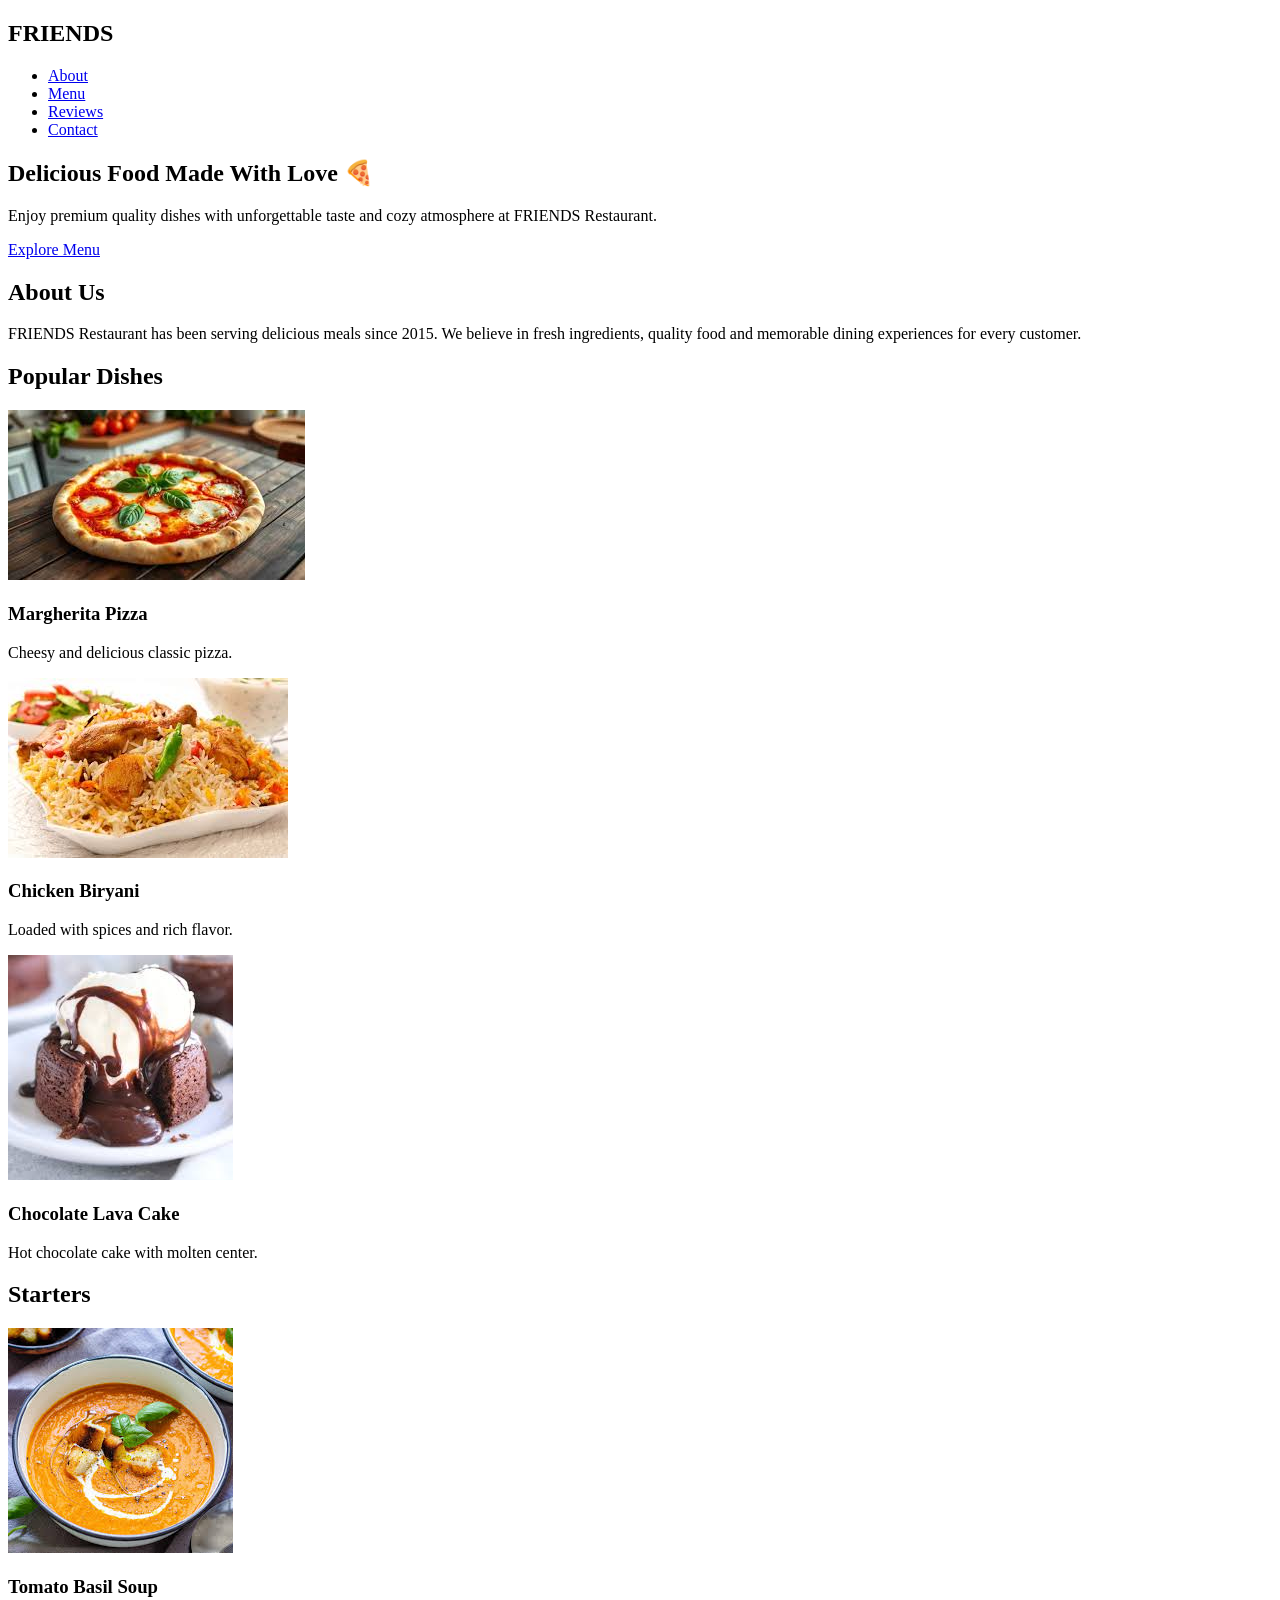
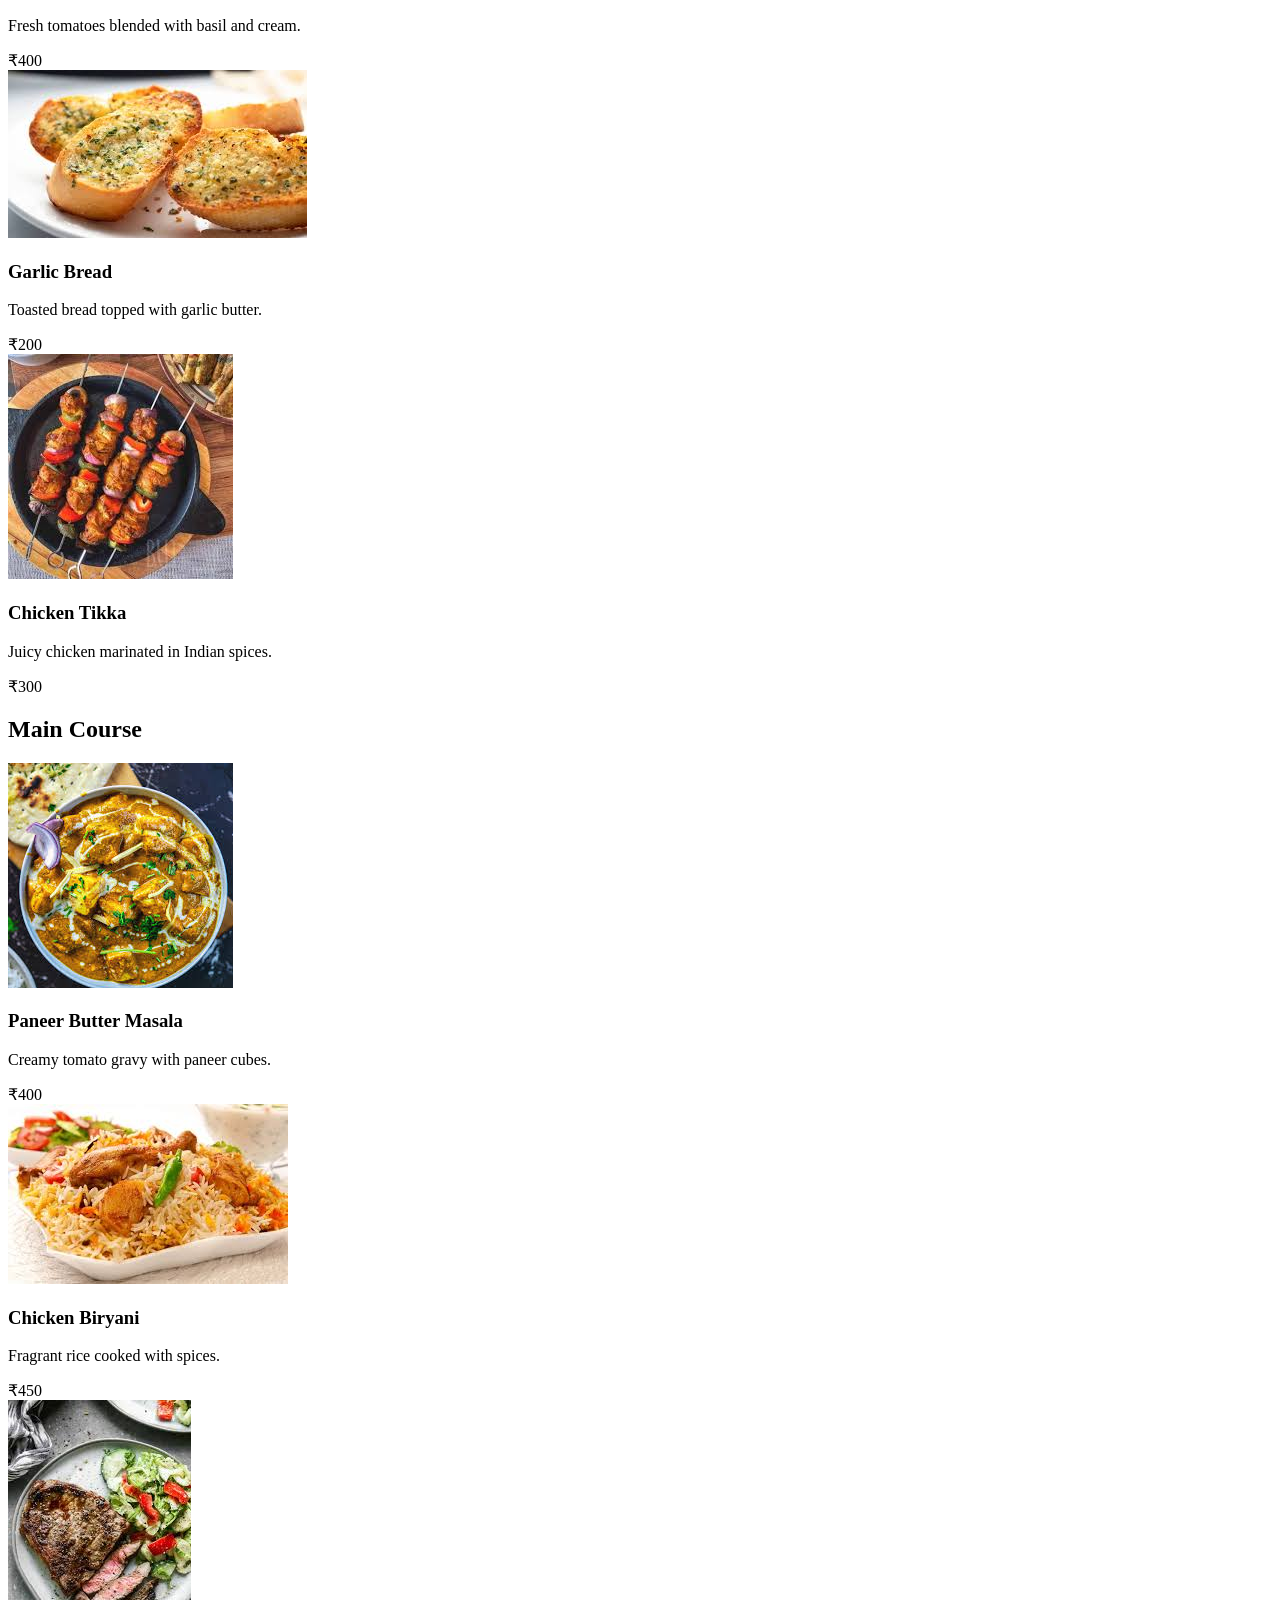
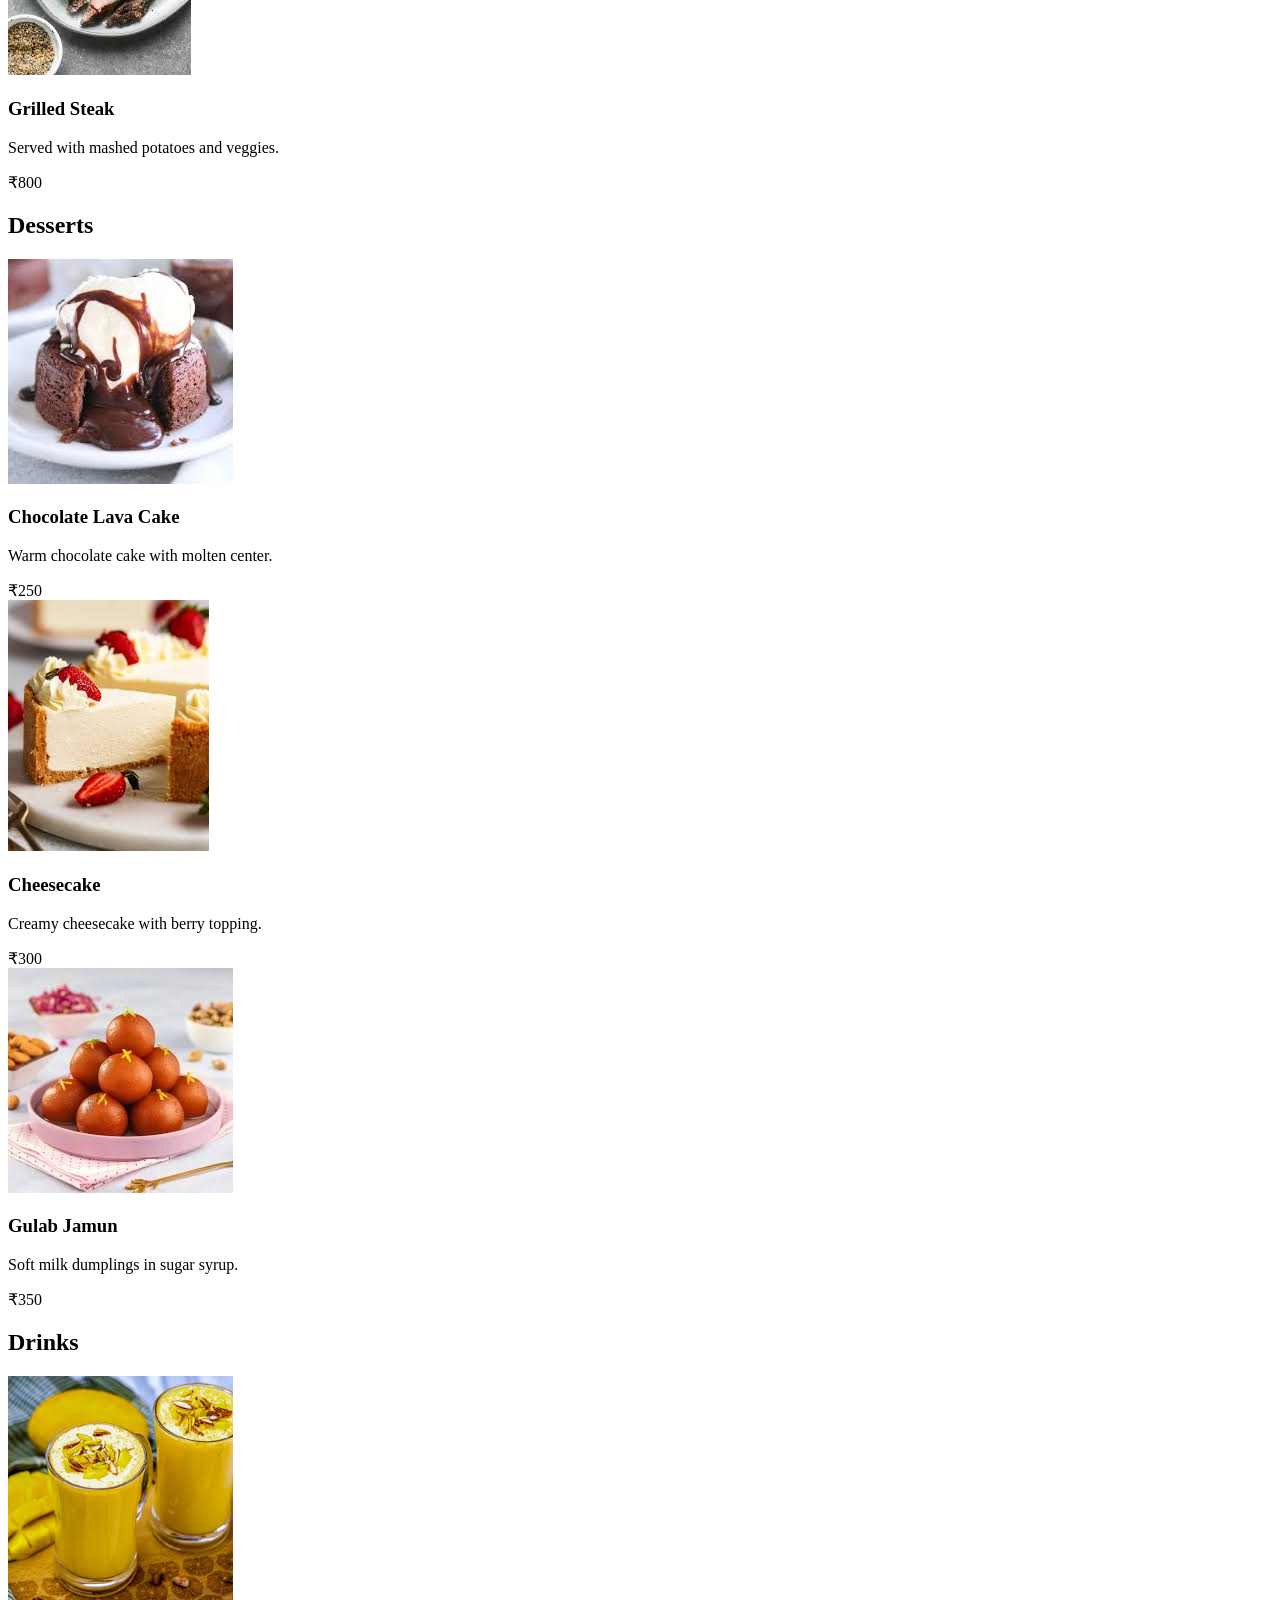
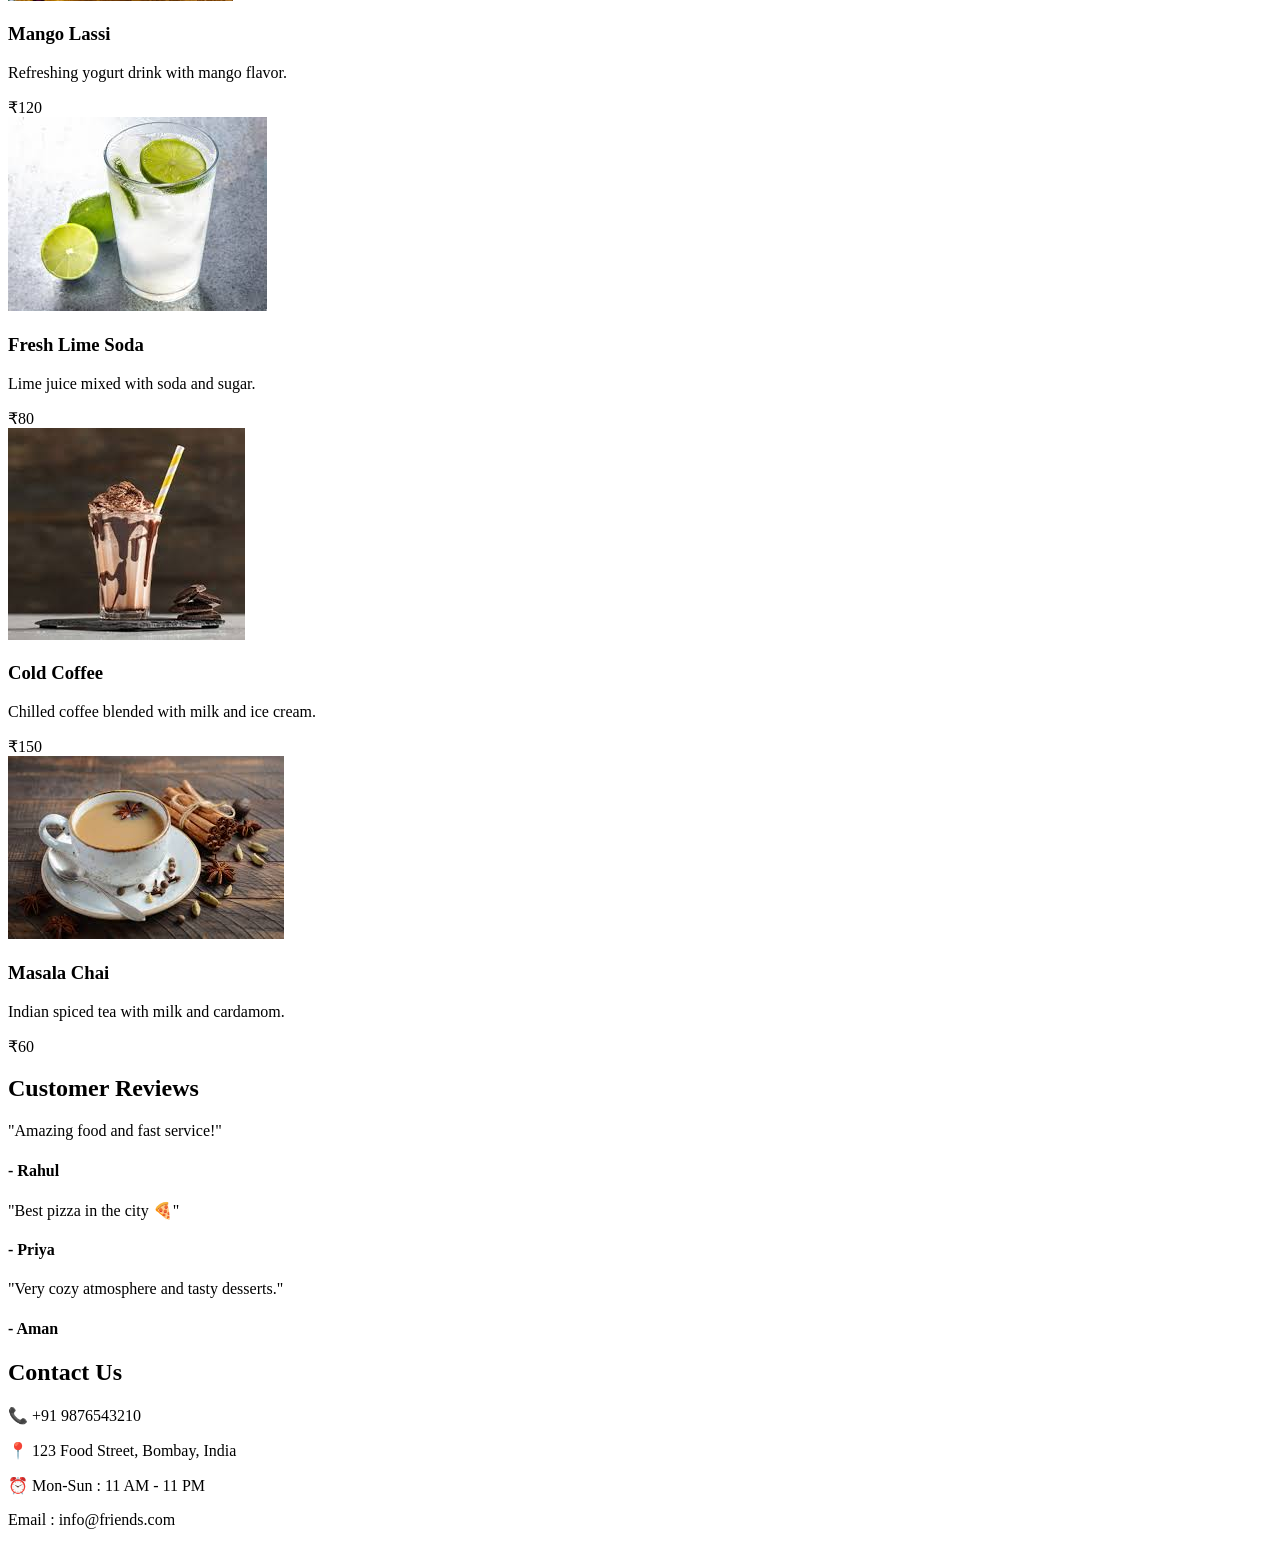
==== LandingPage/index.html @ 2fed90c1 "Add files via upload" ====
<!DOCTYPE html>
<html lang="en">
<head>
    <meta charset="UTF-8">
    <meta name="viewport" content="width=device-width, initial-scale=1.0">

    <title>FRIENDS Restaurant</title>
    <link rel="stylesheet" href="restaraunt2.css"
</head>

<body>

    <!-- HERO SECTION -->

    <header class="hero">

        <!-- NAVBAR -->

        <nav class="navbar">

            <h1 class="logo">FRIENDS</h1>

            <ul class="nav-links">
                <li><a href="#about">About</a></li>
                <li><a href="#menu">Menu</a></li>
                <li><a href="#reviews">Reviews</a></li>
                <li><a href="#contact">Contact</a></li>
            </ul>

        </nav>

        <!-- HERO CONTENT -->

        <div class="hero-content">

            <h2>Delicious Food Made With Love 🍕</h2>

            <p>
                Enjoy premium quality dishes with unforgettable taste
                and cozy atmosphere at FRIENDS Restaurant.
            </p>

            <a href="#menu" class="btn">
                Explore Menu
            </a>

        </div>

    </header>

    <!-- ABOUT -->

    <section id="about" class="about">

        <h2>About Us</h2>

        <p>
            FRIENDS Restaurant has been serving delicious meals since 2015.
            We believe in fresh ingredients, quality food and memorable dining
            experiences for every customer.
        </p>

    </section>

    <!-- FEATURED SECTION -->

    <section class="featured">

        <h2>Popular Dishes</h2>

        <div class="featured-container">

            <div class="featured-card">
                <img src="images/M pizza.jpeg" alt="">
                <h3>Margherita Pizza</h3>
                <p>Cheesy and delicious classic pizza.</p>
            </div>

            <div class="featured-card">
                <img src="images/ch biryani.jpeg" alt="">
                <h3>Chicken Biryani</h3>
                <p>Loaded with spices and rich flavor.</p>
            </div>

            <div class="featured-card">
                <img src="images/C lava cake.jpeg" alt="">
                <h3>Chocolate Lava Cake</h3>
                <p>Hot chocolate cake with molten center.</p>
            </div>

        </div>

    </section>

    <!-- MENU -->

    <main id="menu">

        <!-- STARTERS -->

        <section>

            <h2>Starters</h2>

            <div class="menu-container">

                <div class="menu-card">

                    <img src="images/tomato basil soup.jpeg" alt="">

                    <div class="menu-content">
                        <h3>Tomato Basil Soup</h3>
                        <p>Fresh tomatoes blended with basil and cream.</p>
                        <span>₹400</span>
                    </div>

                </div>

                <div class="menu-card">

                    <img src="images/garlic bread.jpeg" alt="">

                    <div class="menu-content">
                        <h3>Garlic Bread</h3>
                        <p>Toasted bread topped with garlic butter.</p>
                        <span>₹200</span>
                    </div>

                </div>

                <div class="menu-card">

                    <img src="images/chicken tikka.jpeg" alt="">

                    <div class="menu-content">
                        <h3>Chicken Tikka</h3>
                        <p>Juicy chicken marinated in Indian spices.</p>
                        <span>₹300</span>
                    </div>

                </div>

            </div>

        </section>

        <!-- MAIN COURSE -->

        <section>

            <h2>Main Course</h2>

            <div class="menu-container">

                <div class="menu-card">

                    <img src="images/PTM.jpeg" alt="">

                    <div class="menu-content">
                        <h3>Paneer Butter Masala</h3>
                        <p>Creamy tomato gravy with paneer cubes.</p>
                        <span>₹400</span>
                    </div>

                </div>

                <div class="menu-card">

                    <img src="images/ch biryani.jpeg" alt="">

                    <div class="menu-content">
                        <h3>Chicken Biryani</h3>
                        <p>Fragrant rice cooked with spices.</p>
                        <span>₹450</span>
                    </div>

                </div>

                <div class="menu-card">

                    <img src="images/g steak.jpeg" alt="">

                    <div class="menu-content">
                        <h3>Grilled Steak</h3>
                        <p>Served with mashed potatoes and veggies.</p>
                        <span>₹800</span>
                    </div>

                </div>

            </div>

        </section>

        <!-- DESSERTS -->

        <section>

            <h2>Desserts</h2>

            <div class="menu-container">

                <div class="menu-card">

                    <img src="images/C lava cake.jpeg" alt="">

                    <div class="menu-content">
                        <h3>Chocolate Lava Cake</h3>
                        <p>Warm chocolate cake with molten center.</p>
                        <span>₹250</span>
                    </div>

                </div>

                <div class="menu-card">

                    <img src="images/cheese cake.jpeg" alt="">

                    <div class="menu-content">
                        <h3>Cheesecake</h3>
                        <p>Creamy cheesecake with berry topping.</p>
                        <span>₹300</span>
                    </div>

                </div>

                <div class="menu-card">

                    <img src="images/gulab jamun.jpeg" alt="">

                    <div class="menu-content">
                        <h3>Gulab Jamun</h3>
                        <p>Soft milk dumplings in sugar syrup.</p>
                        <span>₹350</span>
                    </div>

                </div>

            </div>

        </section>
        <!-- DRINKS -->

<section>

    <h2>Drinks</h2>

    <div class="menu-container">

        <div class="menu-card">

            <img src="images/m lassi.jpeg" alt="">

            <div class="menu-content">
                <h3>Mango Lassi</h3>
                <p>Refreshing yogurt drink with mango flavor.</p>
                <span>₹120</span>
            </div>

        </div>

        <div class="menu-card">

            <img src="images/Lime soda.jpeg" alt="">

            <div class="menu-content">
                <h3>Fresh Lime Soda</h3>
                <p>Lime juice mixed with soda and sugar.</p>
                <span>₹80</span>
            </div>

        </div>

        <div class="menu-card">

            <img src="images/cold coffee.jpeg" alt="">

            <div class="menu-content">
                <h3>Cold Coffee</h3>
                <p>Chilled coffee blended with milk and ice cream.</p>
                <span>₹150</span>
            </div>

        </div>

        <div class="menu-card">

            <img src="images/masala chai.jpeg" alt="">

            <div class="menu-content">
                <h3>Masala Chai</h3>
                <p>Indian spiced tea with milk and cardamom.</p>
                <span>₹60</span>
            </div>

        </div>

    </div>

</section>

    </main>

    <!-- REVIEWS -->

    <section id="reviews" class="reviews">

        <h2>Customer Reviews</h2>

        <div class="review-container">

            <div class="review-card">
                <p>"Amazing food and fast service!"</p>
                <h4>- Rahul</h4>
            </div>

            <div class="review-card">
                <p>"Best pizza in the city 🍕"</p>
                <h4>- Priya</h4>
            </div>

            <div class="review-card">
                <p>"Very cozy atmosphere and tasty desserts."</p>
                <h4>- Aman</h4>
            </div>

        </div>

    </section>

    <!-- FOOTER -->

    <footer id="contact">

        <h2>Contact Us</h2>

        <p>📞 +91 9876543210</p>

        <p>📍 123 Food Street, Bombay, India</p>

        <p>⏰ Mon-Sun : 11 AM - 11 PM</p>

        <p>Email : info@friends.com</p>

    </footer>

</body>
</html>
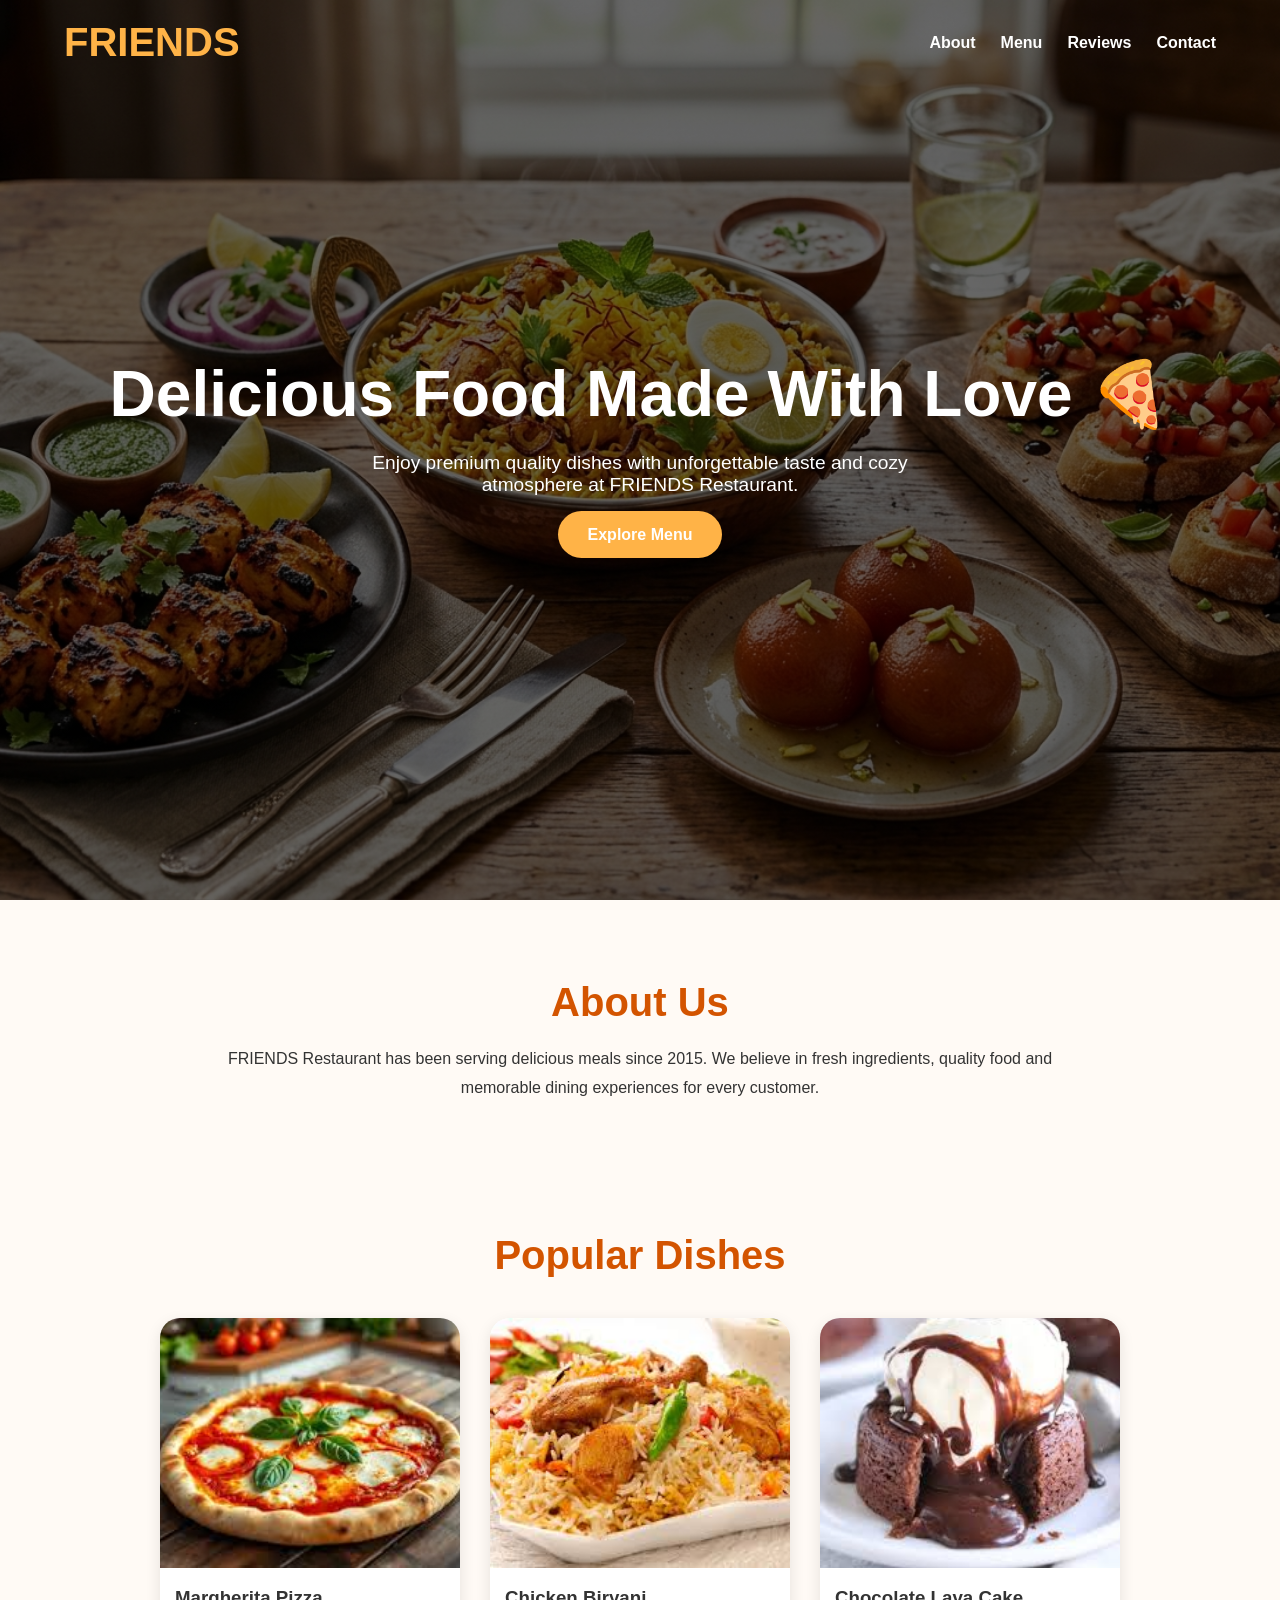
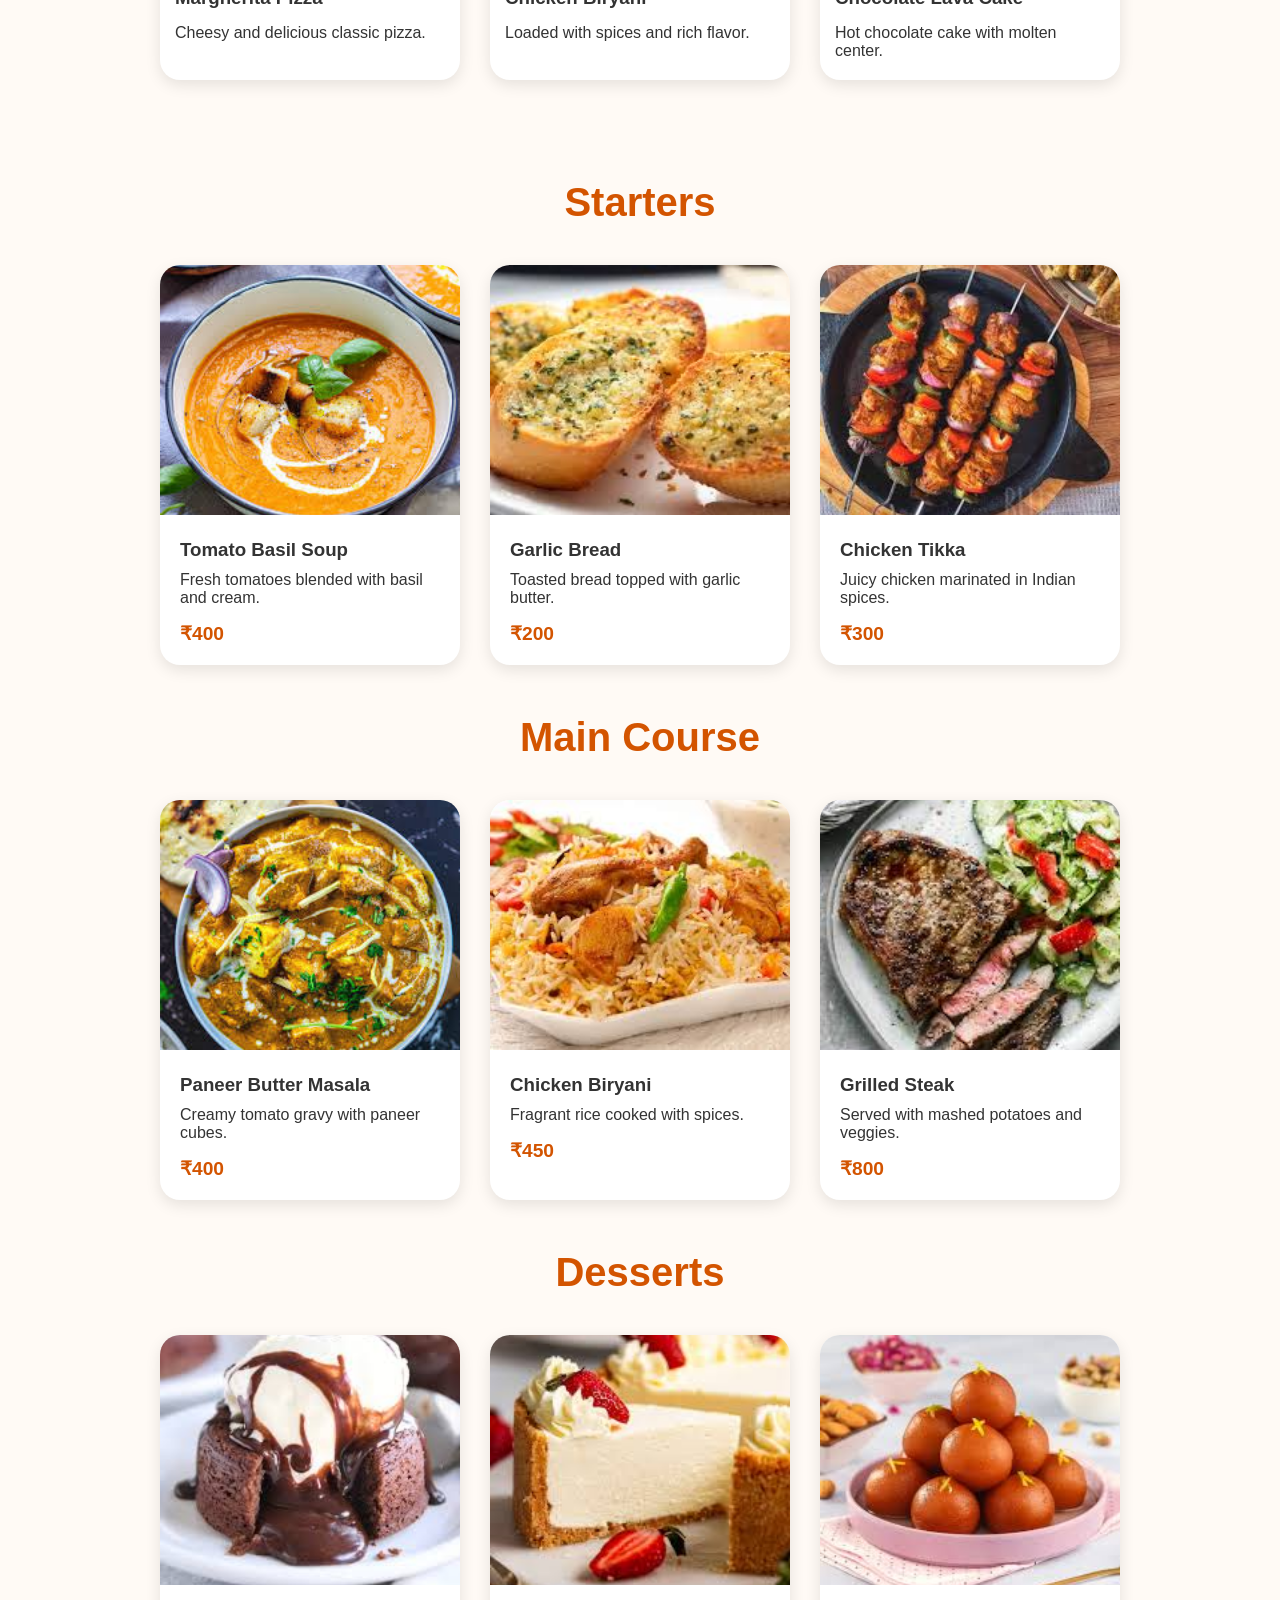
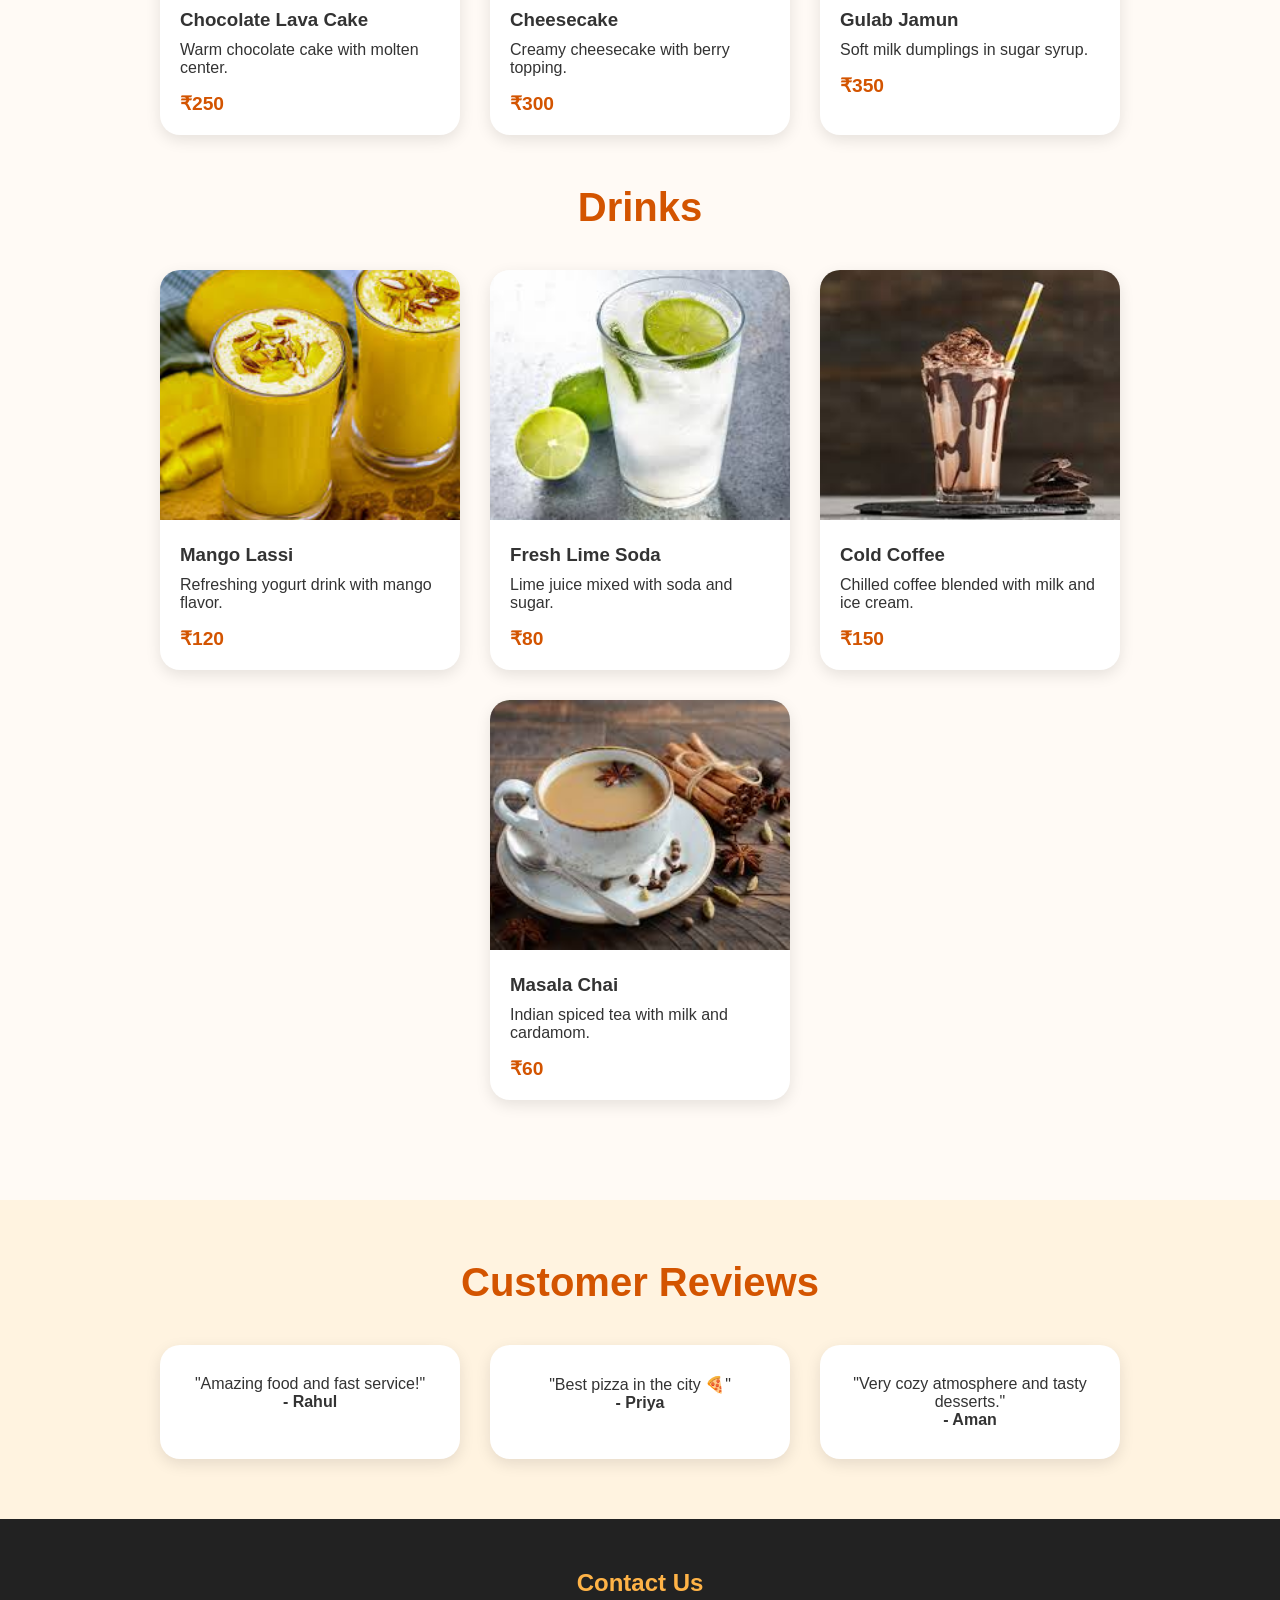
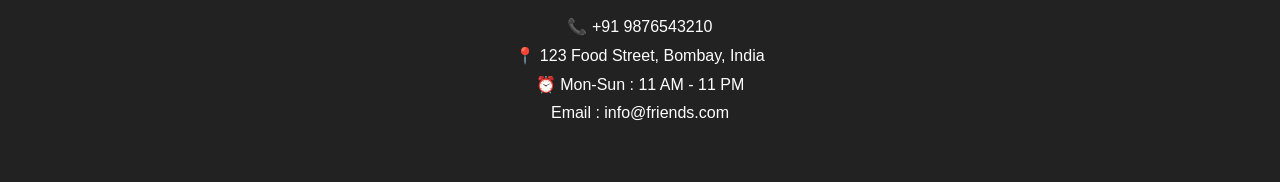
==== commit dac6776e: "Add files via upload" ====
--- a/LandingPage/index.html
+++ b/LandingPage/index.html
@@ -5,7 +5,7 @@
     <meta name="viewport" content="width=device-width, initial-scale=1.0">
 
     <title>FRIENDS Restaurant</title>
-    <link rel="stylesheet" href="restaraunt2.css"
+    <link rel="stylesheet" href="style.css"
 </head>
 
 <body>
--- a/LandingPage/style.css
+++ b/LandingPage/style.css
@@ -0,0 +1,314 @@
+*{
+    margin:0;
+    padding:0;
+    box-sizing:border-box;
+}
+
+html{
+    scroll-behavior:smooth;
+}
+
+body{
+    font-family:Arial, Helvetica, sans-serif;
+    background:#fffaf5;
+    color:#333;
+}
+
+/* HERO SECTION */
+
+.hero{
+    height:100vh;
+
+    background-image:
+    linear-gradient(rgba(0,0,0,0.6),
+    rgba(0,0,0,0.6)),
+    url("images/hero.png");
+
+    background-size:cover;
+    background-position:center;
+
+    color:white;
+
+    display:flex;
+    flex-direction:column;
+    justify-content:center;
+    align-items:center;
+
+    text-align:center;
+}
+
+/* NAVBAR */
+
+.navbar{
+    position:absolute;
+    top:20px;
+    width:90%;
+
+    display:flex;
+    justify-content:space-between;
+    align-items:center;
+}
+
+.logo{
+    font-size:2.5rem;
+    color:#ffb347;
+}
+
+.nav-links{
+    display:flex;
+    list-style:none;
+    gap:25px;
+}
+
+.nav-links a{
+    text-decoration:none;
+    color:white;
+    font-weight:bold;
+    transition:0.3s;
+}
+
+.nav-links a:hover{
+    color:#ffb347;
+}
+
+/* HERO CONTENT */
+
+.hero-content h2{
+    font-size:4rem;
+    margin-bottom:20px;
+}
+
+.hero-content p{
+    font-size:1.2rem;
+    width:60%;
+    margin:auto;
+    margin-bottom:30px;
+}
+
+/* BUTTON */
+
+.btn{
+    text-decoration:none;
+    background:#ffb347;
+    color:white;
+
+    padding:15px 30px;
+
+    border-radius:40px;
+
+    font-weight:bold;
+
+    transition:0.3s;
+}
+
+.btn:hover{
+    background:#d35400;
+    transform:scale(1.05);
+}
+
+/* ABOUT */
+
+.about{
+    padding:80px 20px;
+    text-align:center;
+}
+
+.about h2{
+    font-size:2.5rem;
+    margin-bottom:20px;
+    color:#d35400;
+}
+
+.about p{
+    width:70%;
+    margin:auto;
+    line-height:1.8;
+}
+
+/* FEATURED */
+
+.featured{
+    padding:50px 20px;
+}
+
+.featured h2{
+    text-align:center;
+    margin-bottom:40px;
+    color:#d35400;
+    font-size:2.5rem;
+}
+
+.featured-container{
+    display:flex;
+    justify-content:center;
+    gap:30px;
+    flex-wrap:wrap;
+}
+
+.featured-card{
+    background:white;
+    width:300px;
+    border-radius:20px;
+    overflow:hidden;
+    box-shadow:0 5px 15px rgba(0,0,0,0.1);
+
+    transition:0.3s;
+}
+
+.featured-card:hover{
+    transform:translateY(-10px);
+}
+
+.featured-card img{
+    width:100%;
+    height:250px;
+    object-fit:cover;
+}
+
+.featured-card h3{
+    padding:15px;
+}
+
+.featured-card p{
+    padding:0 15px 20px;
+}
+
+/* MENU */
+
+main{
+    padding:50px 20px;
+}
+
+main h2{
+    text-align:center;
+    margin-bottom:40px;
+    color:#d35400;
+    font-size:2.5rem;
+}
+
+.menu-container{
+    display:flex;
+    justify-content:center;
+    gap:30px;
+    flex-wrap:wrap;
+
+    margin-bottom:50px;
+}
+
+.menu-card{
+    width:300px;
+    background:white;
+
+    border-radius:20px;
+    overflow:hidden;
+
+    box-shadow:0 5px 15px rgba(0,0,0,0.1);
+
+    transition:0.3s;
+}
+
+.menu-card:hover{
+    transform:translateY(-10px);
+}
+
+.menu-card img{
+    width:100%;
+    height:250px;
+    object-fit:cover;
+}
+
+.menu-content{
+    padding:20px;
+}
+
+.menu-content h3{
+    margin-bottom:10px;
+}
+
+.menu-content p{
+    margin-bottom:15px;
+}
+
+.menu-content span{
+    color:#d35400;
+    font-weight:bold;
+    font-size:1.2rem;
+}
+
+/* REVIEWS */
+
+.reviews{
+    padding:60px 20px;
+    background:#fff3e0;
+}
+
+.reviews h2{
+    text-align:center;
+    margin-bottom:40px;
+    color:#d35400;
+    font-size:2.5rem;
+}
+
+.review-container{
+    display:flex;
+    justify-content:center;
+    gap:30px;
+    flex-wrap:wrap;
+}
+
+.review-card{
+    background:white;
+    width:300px;
+
+    padding:30px;
+
+    border-radius:20px;
+
+    text-align:center;
+
+    box-shadow:0 5px 15px rgba(0,0,0,0.1);
+}
+
+/* FOOTER */
+
+footer{
+    background:#222;
+    color:white;
+
+    text-align:center;
+
+    padding:50px 20px;
+}
+
+footer h2{
+    margin-bottom:20px;
+    color:#ffb347;
+}
+
+footer p{
+    margin:10px 0;
+}
+
+/* RESPONSIVE */
+
+@media(max-width:768px){
+
+    .hero-content h2{
+        font-size:2.5rem;
+    }
+
+    .hero-content p{
+        width:90%;
+    }
+
+    .navbar{
+        flex-direction:column;
+        gap:20px;
+    }
+
+    .nav-links{
+        flex-wrap:wrap;
+        justify-content:center;
+    }
+
+}
